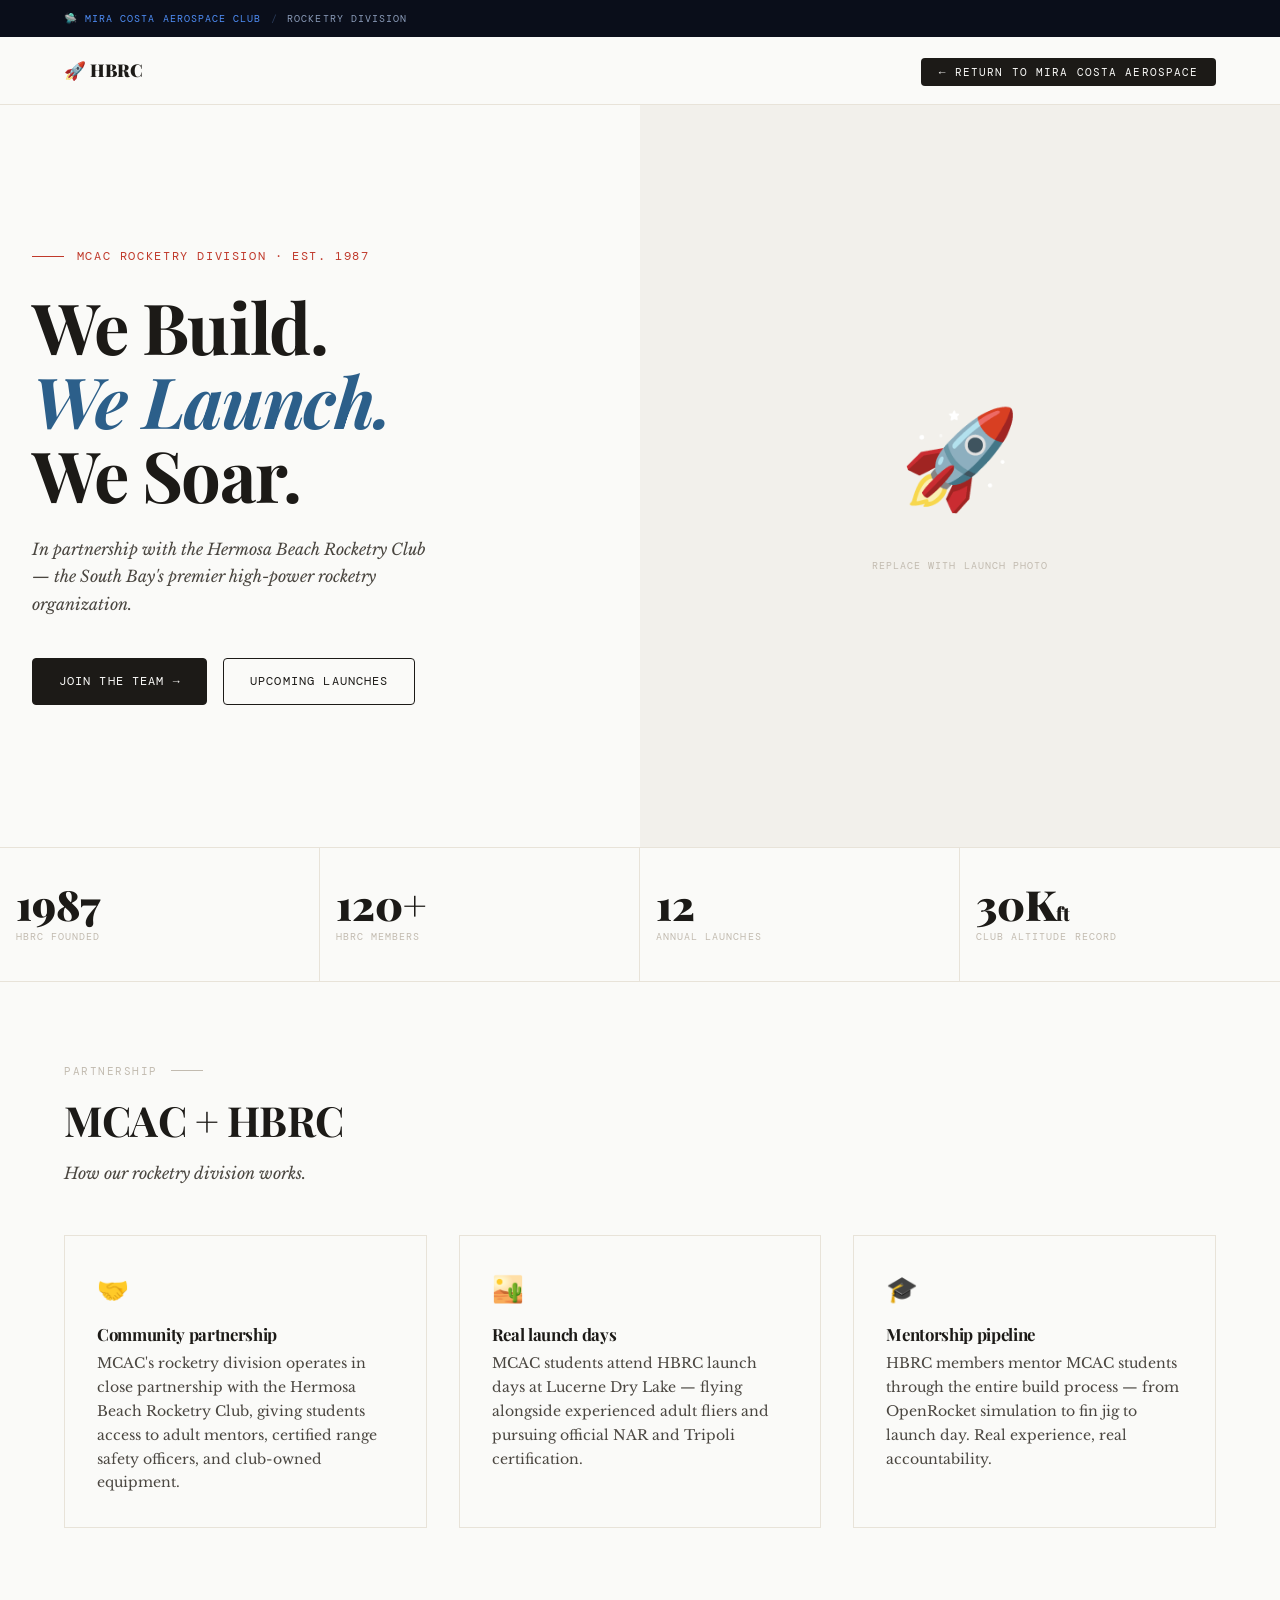
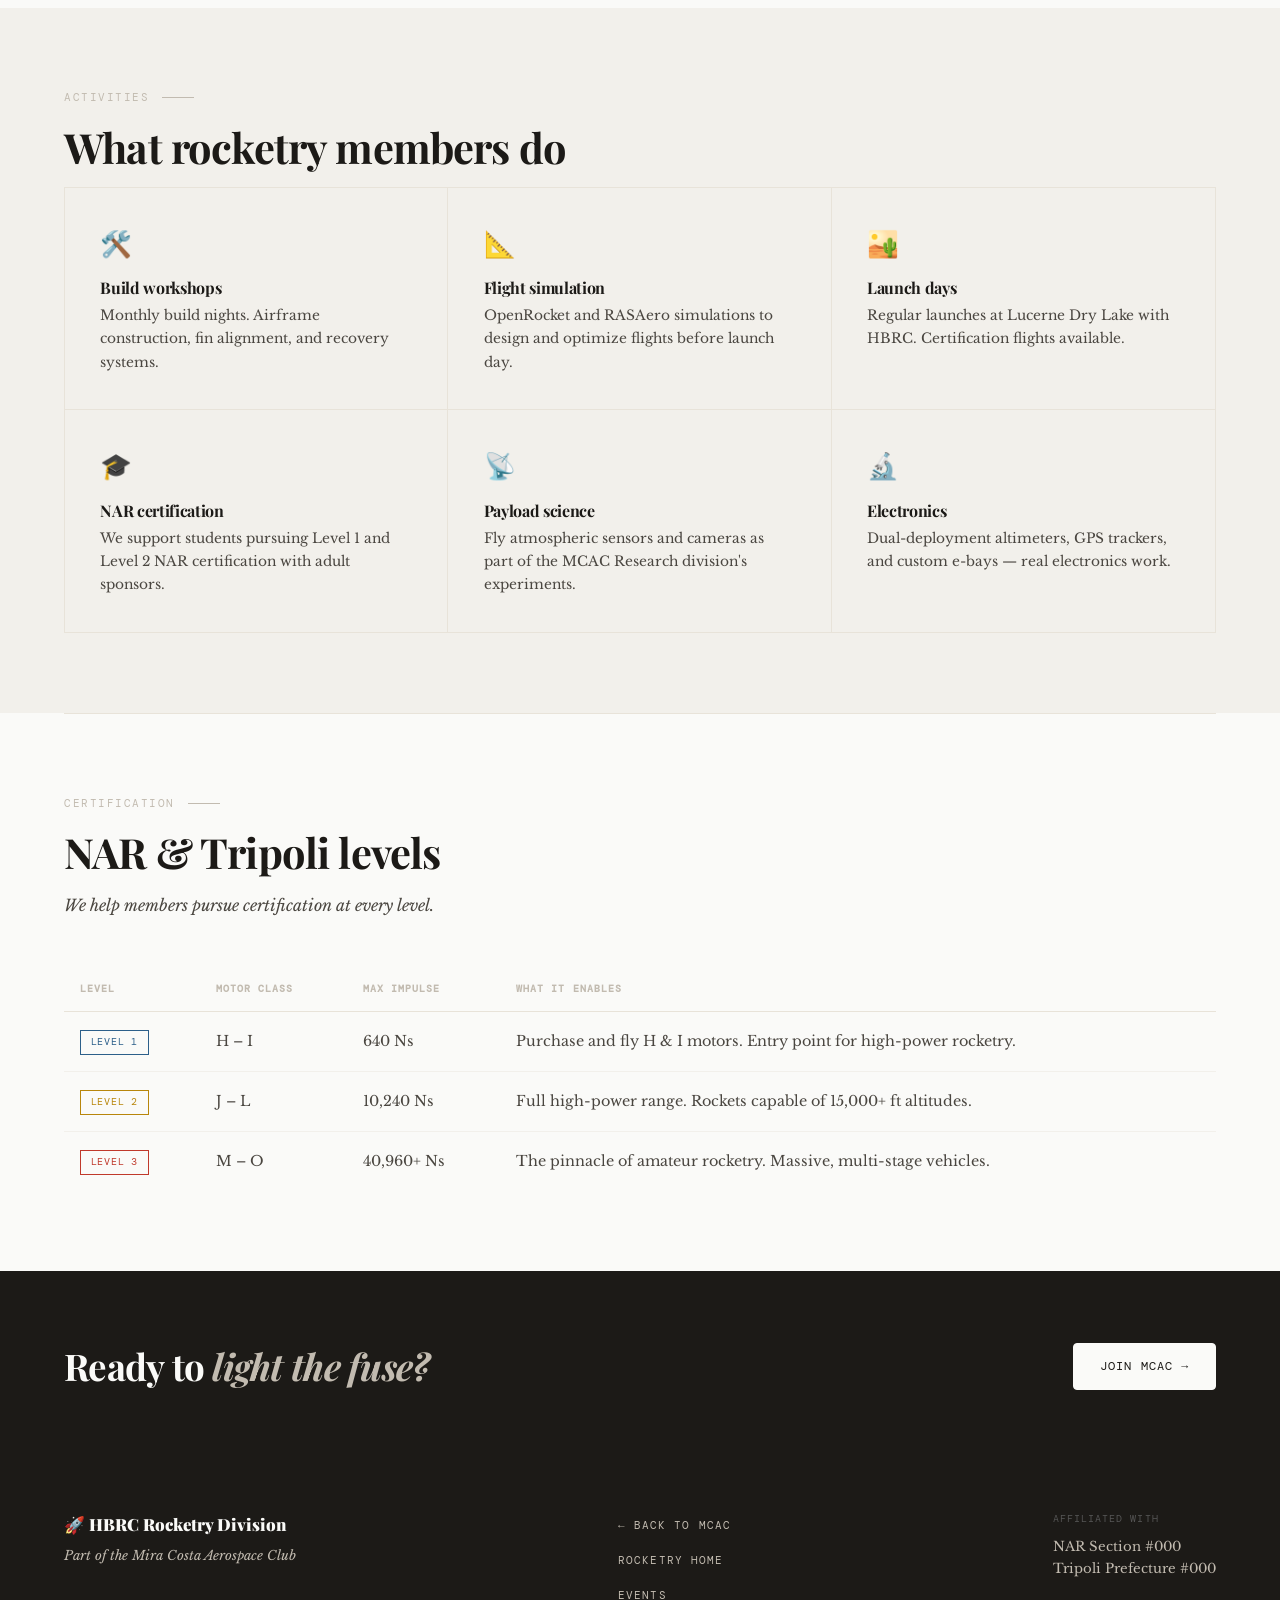
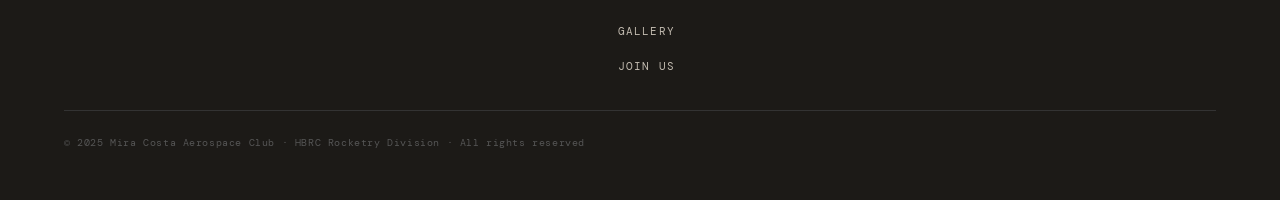
==== rocketry/index.html @ 46bdaea7 "Update navigation in index.html for rocketry section" ====
<!DOCTYPE html>
<html lang="en">
<head>
  <meta charset="UTF-8" />
  <meta name="viewport" content="width=device-width, initial-scale=1.0" />
  <title>HBRC Rocketry — Mira Costa Aerospace Club</title>
  <link rel="stylesheet" href="style.css" />
  <style>
    /* ── Hero ── */
    .hero {
      min-height: calc(90vh - 68px);
      display: grid;
      grid-template-columns: 1fr 1fr;
      align-items: center;
    }

    .hero-text { padding: 6rem 5%; animation: fadeUp 0.8s ease both; }

    .hero-eyebrow {
      font-family: 'DM Mono', monospace;
      font-size: 0.72rem;
      letter-spacing: 0.14em;
      text-transform: uppercase;
      color: var(--accent);
      display: flex;
      align-items: center;
      gap: 0.8rem;
      margin-bottom: 1.5rem;
    }

    .hero-eyebrow::before { content: ''; width: 2rem; height: 1px; background: var(--accent); }

    .hero h1 { font-size: clamp(2.8rem, 5.5vw, 5rem); line-height: 1.05; margin-bottom: 1.5rem; }
    .hero h1 em { font-style: italic; color: var(--accent2); }

    .hero-desc { color: var(--ink-mid); font-size: 1rem; font-style: italic; max-width: 400px; margin-bottom: 2.5rem; }
    .hero-actions { display: flex; gap: 1rem; flex-wrap: wrap; }

    .hero-image {
      height: calc(90vh - 68px);
      background: var(--cream);
      display: flex;
      align-items: center;
      justify-content: center;
      color: var(--stone);
      font-size: 6rem;
      position: relative;
      overflow: hidden;
    }

    .hero-image-inner {
      display: flex;
      flex-direction: column;
      align-items: center;
      gap: 1rem;
      animation: float 4s ease-in-out infinite;
    }

    .hero-image p { font-family: 'DM Mono', monospace; font-size: 0.65rem; letter-spacing: 0.1em; text-transform: uppercase; color: var(--stone); }

    @keyframes float { 0%,100%{transform:translateY(0)} 50%{transform:translateY(-14px)} }

    /* ── Stats ── */
    .stats-bar { display: grid; grid-template-columns: repeat(4, 1fr); border-top: 1px solid var(--sand); border-bottom: 1px solid var(--sand); }

    .stat { padding: 2.2rem 5%; border-right: 1px solid var(--sand); }
    .stat:last-child { border-right: none; }

    .stat-number { font-family: 'Playfair Display', serif; font-size: 2.6rem; font-weight: 900; line-height: 1; margin-bottom: 0.2rem; }
    .stat-label { font-family: 'DM Mono', monospace; font-size: 0.65rem; letter-spacing: 0.1em; text-transform: uppercase; color: var(--stone); }

    /* ── Features grid ── */
    .features-grid { display: grid; grid-template-columns: repeat(3, 1fr); border: 1px solid var(--sand); }
    .feature { padding: 2.2rem; border-right: 1px solid var(--sand); border-bottom: 1px solid var(--sand); transition: background 0.2s; }
    .feature:hover { background: var(--cream); }
    .feature:nth-child(3n) { border-right: none; }
    .feature:nth-child(n+4) { border-bottom: none; }
    .feature-icon { font-size: 1.6rem; margin-bottom: 0.8rem; }
    .feature h3 { font-size: 1rem; margin-bottom: 0.4rem; }
    .feature p { font-size: 0.86rem; color: var(--ink-mid); }

    /* ── Cert table ── */
    .cert-table { width: 100%; border-collapse: collapse; font-size: 0.9rem; }
    .cert-table th { font-family: 'DM Mono', monospace; font-size: 0.65rem; letter-spacing: 0.1em; text-transform: uppercase; color: var(--stone); padding: 0.8rem 1rem; text-align: left; border-bottom: 1px solid var(--sand); }
    .cert-table td { padding: 1rem; border-bottom: 1px solid var(--cream); color: var(--ink-mid); }
    .cert-table tr:last-child td { border-bottom: none; }
    .cert-table tr:hover td { background: var(--cream); }

    .cert-badge { display: inline-block; font-family: 'DM Mono', monospace; font-size: 0.62rem; letter-spacing: 0.08em; text-transform: uppercase; padding: 0.2rem 0.6rem; border: 1px solid; }
    .cert-l1 { color: #2c5f8a; border-color: #2c5f8a; }
    .cert-l2 { color: #b8860b; border-color: #b8860b; }
    .cert-l3 { color: var(--accent); border-color: var(--accent); }

    /* ── CTA strip ── */
    .cta-strip { background: var(--ink); color: var(--white); padding: 4.5rem 5%; display: flex; justify-content: space-between; align-items: center; gap: 2rem; flex-wrap: wrap; }
    .cta-strip h2 { font-size: clamp(1.6rem, 3vw, 2.3rem); max-width: 480px; }
    .cta-strip h2 em { font-style: italic; color: var(--stone); }
    .btn-light { background: var(--white); color: var(--ink); border: 1px solid var(--white); }
    .btn-light:hover { background: var(--accent); color: var(--white); border-color: var(--accent); }

    @keyframes fadeUp { from{opacity:0;transform:translateY(24px)} to{opacity:1;transform:translateY(0)} }

    @media (max-width: 900px) {
      .hero { grid-template-columns: 1fr; }
      .hero-image { display: none; }
      .stats-bar { grid-template-columns: repeat(2,1fr); }
      .features-grid { grid-template-columns: 1fr 1fr; }
    }
  </style>
</head>
<body>

  <!-- PARENT BREADCRUMB -->
  <div class="parent-bar">
    <a href="../index.html">🛸 Mira Costa Aerospace Club</a>
    <span class="sep">/</span>
    <span>Rocketry Division</span>
  </div>

 <nav>
  <a href="../index.html" class="nav-logo">🚀 HBRC</a>
  <ul class="nav-links">
    <li><a href="../index.html" class="nav-cta">← Return to Mira Costa Aerospace</a></li>
  </ul>
</nav>

  <!-- HERO -->
  <section class="hero">
    <div class="hero-text">
      <div class="hero-eyebrow">MCAC Rocketry Division · Est. 1987</div>
      <h1>We Build.<br><em>We Launch.</em><br>We Soar.</h1>
      <p class="hero-desc">
        In partnership with the Hermosa Beach Rocketry Club — the South Bay's premier high-power rocketry organization.
      </p>
      <div class="hero-actions">
        <a href="../contact.html" class="btn btn-primary">Join the team →</a>
        <a href="../events.html" class="btn btn-outline">Upcoming launches</a>
      </div>
    </div>
    <div class="hero-image">
      <div class="hero-image-inner">
        🚀
        <p>Replace with launch photo</p>
      </div>
    </div>
  </section>

  <!-- STATS -->
  <div class="stats-bar">
    <div class="stat"><div class="stat-number">1987</div><div class="stat-label">HBRC founded</div></div>
    <div class="stat"><div class="stat-number">120+</div><div class="stat-label">HBRC members</div></div>
    <div class="stat"><div class="stat-number">12</div><div class="stat-label">Annual launches</div></div>
    <div class="stat"><div class="stat-number">30K<span style="font-size:1.2rem">ft</span></div><div class="stat-label">Club altitude record</div></div>
  </div>

  <!-- ABOUT THE PARTNERSHIP -->
  <section class="section">
    <div class="section-label">Partnership</div>
    <h2 class="section-title">MCAC + HBRC</h2>
    <p class="section-subtitle">How our rocketry division works.</p>

    <div class="card-grid">
      <div class="card">
        <div style="font-size:1.6rem; margin-bottom:0.8rem;">🤝</div>
        <h3>Community partnership</h3>
        <p>MCAC's rocketry division operates in close partnership with the Hermosa Beach Rocketry Club, giving students access to adult mentors, certified range safety officers, and club-owned equipment.</p>
      </div>
      <div class="card">
        <div style="font-size:1.6rem; margin-bottom:0.8rem;">🏜️</div>
        <h3>Real launch days</h3>
        <p>MCAC students attend HBRC launch days at Lucerne Dry Lake — flying alongside experienced adult fliers and pursuing official NAR and Tripoli certification.</p>
      </div>
      <div class="card">
        <div style="font-size:1.6rem; margin-bottom:0.8rem;">🎓</div>
        <h3>Mentorship pipeline</h3>
        <p>HBRC members mentor MCAC students through the entire build process — from OpenRocket simulation to fin jig to launch day. Real experience, real accountability.</p>
      </div>
    </div>
  </section>

  <!-- WHAT WE DO -->
  <section class="section section-alt">
    <div class="section-label">Activities</div>
    <h2 class="section-title">What rocketry members do</h2>
    <div class="features-grid">
      <div class="feature"><div class="feature-icon">🛠️</div><h3>Build workshops</h3><p>Monthly build nights. Airframe construction, fin alignment, and recovery systems.</p></div>
      <div class="feature"><div class="feature-icon">📐</div><h3>Flight simulation</h3><p>OpenRocket and RASAero simulations to design and optimize flights before launch day.</p></div>
      <div class="feature"><div class="feature-icon">🏜️</div><h3>Launch days</h3><p>Regular launches at Lucerne Dry Lake with HBRC. Certification flights available.</p></div>
      <div class="feature"><div class="feature-icon">🎓</div><h3>NAR certification</h3><p>We support students pursuing Level 1 and Level 2 NAR certification with adult sponsors.</p></div>
      <div class="feature"><div class="feature-icon">📡</div><h3>Payload science</h3><p>Fly atmospheric sensors and cameras as part of the MCAC Research division's experiments.</p></div>
      <div class="feature"><div class="feature-icon">🔬</div><h3>Electronics</h3><p>Dual-deployment altimeters, GPS trackers, and custom e-bays — real electronics work.</p></div>
    </div>
  </section>

  <hr />

  <!-- CERTIFICATIONS -->
  <section class="section">
    <div class="section-label">Certification</div>
    <h2 class="section-title">NAR & Tripoli levels</h2>
    <p class="section-subtitle">We help members pursue certification at every level.</p>
    <table class="cert-table">
      <thead>
        <tr><th>Level</th><th>Motor Class</th><th>Max Impulse</th><th>What it enables</th></tr>
      </thead>
      <tbody>
        <tr><td><span class="cert-badge cert-l1">Level 1</span></td><td>H – I</td><td>640 Ns</td><td>Purchase and fly H & I motors. Entry point for high-power rocketry.</td></tr>
        <tr><td><span class="cert-badge cert-l2">Level 2</span></td><td>J – L</td><td>10,240 Ns</td><td>Full high-power range. Rockets capable of 15,000+ ft altitudes.</td></tr>
        <tr><td><span class="cert-badge cert-l3">Level 3</span></td><td>M – O</td><td>40,960+ Ns</td><td>The pinnacle of amateur rocketry. Massive, multi-stage vehicles.</td></tr>
      </tbody>
    </table>
  </section>

  <!-- CTA -->
  <div class="cta-strip">
    <h2>Ready to <em>light the fuse?</em></h2>
    <a href="../contact.html" class="btn btn-light">Join MCAC →</a>
  </div>

  <footer>
    <div class="footer-inner">
      <div>
        <div class="footer-brand">🚀 HBRC Rocketry Division</div>
        <div class="footer-tagline">Part of the Mira Costa Aerospace Club</div>
      </div>
      <ul class="footer-links">
        <li><a href="../index.html">← Back to MCAC</a></li>
        <li><a href="index.html">Rocketry Home</a></li>
        <li><a href="../events.html">Events</a></li>
        <li><a href="../gallery.html">Gallery</a></li>
        <li><a href="../contact.html">Join Us</a></li>
      </ul>
      <div>
        <div style="font-family:'DM Mono',monospace; font-size:0.65rem; letter-spacing:0.1em; color:#555; margin-bottom:0.5rem;">AFFILIATED WITH</div>
        <div style="font-size:0.83rem;">NAR Section #000<br>Tripoli Prefecture #000</div>
      </div>
    </div>
    <div class="footer-bottom">© 2025 Mira Costa Aerospace Club · HBRC Rocketry Division · All rights reserved</div>
  </footer>

</body>
</html>
---- rocketry/style.css ----
@import url('https://fonts.googleapis.com/css2?family=Playfair+Display:wght@700;900&family=Libre+Baskerville:ital,wght@0,400;0,700;1,400&family=DM+Mono:wght@400;500&display=swap');

*, *::before, *::after { box-sizing: border-box; margin: 0; padding: 0; }

:root {
  --white:   #fafaf8;
  --cream:   #f2f0eb;
  --sand:    #e8e3d9;
  --stone:   #c2bbb0;
  --ink:     #1c1a17;
  --ink-mid: #4a4640;
  --accent:  #c0392b;
  --accent2: #2c5f8a;
  --nav-h:   68px;
}

html { scroll-behavior: smooth; }

body {
  font-family: 'Libre Baskerville', Georgia, serif;
  background: var(--white);
  color: var(--ink);
  line-height: 1.7;
  font-size: 16px;
}

img { display: block; max-width: 100%; }
a { color: inherit; text-decoration: none; }

h1, h2, h3, h4 {
  font-family: 'Playfair Display', Georgia, serif;
  line-height: 1.15;
  letter-spacing: -0.02em;
}

/* ── Parent breadcrumb banner ── */
.parent-bar {
  background: #0a0e1a;
  color: #8a9bb8;
  padding: 0.6rem 5%;
  font-family: 'DM Mono', monospace;
  font-size: 0.65rem;
  letter-spacing: 0.1em;
  text-transform: uppercase;
  display: flex;
  align-items: center;
  gap: 0.6rem;
}

.parent-bar a { color: #4f8ef7; transition: color 0.15s; }
.parent-bar a:hover { color: #7cb3ff; }
.parent-bar .sep { color: #2a3a58; }

/* ── Nav ── */
nav {
  position: sticky;
  top: 0;
  z-index: 100;
  height: var(--nav-h);
  background: var(--white);
  border-bottom: 1px solid var(--sand);
  display: flex;
  align-items: center;
  padding: 0 5%;
  gap: 2rem;
}

.nav-logo {
  font-family: 'Playfair Display', serif;
  font-size: 1.1rem;
  font-weight: 900;
  color: var(--ink);
  margin-right: auto;
  display: flex;
  align-items: center;
  gap: 0.5rem;
}

.nav-links { display: flex; list-style: none; gap: 2rem; align-items: center; }

.nav-links a {
  font-family: 'DM Mono', monospace;
  font-size: 0.7rem;
  letter-spacing: 0.1em;
  text-transform: uppercase;
  color: var(--ink-mid);
  transition: color 0.2s;
  padding-bottom: 2px;
  border-bottom: 1px solid transparent;
}

.nav-links a:hover, .nav-links a.active { color: var(--ink); border-bottom-color: var(--accent); }

.nav-cta { background: var(--ink) !important; color: var(--white) !important; padding: 0.45rem 1.1rem !important; border: none !important; border-bottom: none !important; border-radius: 4px; }
.nav-cta:hover { background: var(--accent) !important; }

/* ── Page header ── */
.page-header {
  background: var(--cream);
  border-bottom: 1px solid var(--sand);
  padding: 5rem 5% 4rem;
  position: relative;
  overflow: hidden;
}

.page-header::before {
  content: attr(data-bg-text);
  position: absolute;
  right: 3%;
  top: 50%;
  transform: translateY(-50%);
  font-family: 'Playfair Display', serif;
  font-size: clamp(5rem, 12vw, 11rem);
  font-weight: 900;
  color: var(--sand);
  line-height: 1;
  pointer-events: none;
}

.page-header .mono { color: var(--accent); margin-bottom: 0.8rem; font-family: 'DM Mono', monospace; font-size: 0.72rem; letter-spacing: 0.12em; text-transform: uppercase; }
.page-header h1 { font-size: clamp(2rem, 5vw, 3.8rem); max-width: 600px; }
.page-header p { color: var(--ink-mid); margin-top: 0.8rem; max-width: 500px; font-style: italic; }

/* ── Sections ── */
.section { padding: 5rem 5%; }
.section-alt { background: var(--cream); }

.section-label {
  font-family: 'DM Mono', monospace;
  font-size: 0.68rem;
  letter-spacing: 0.14em;
  text-transform: uppercase;
  color: var(--stone);
  margin-bottom: 1rem;
  display: flex;
  align-items: center;
  gap: 0.8rem;
}

.section-label::after { content: ''; display: inline-block; width: 2rem; height: 1px; background: var(--stone); }

.section-title { font-size: clamp(1.8rem, 3.5vw, 2.6rem); margin-bottom: 1rem; }
.section-subtitle { color: var(--ink-mid); font-style: italic; margin-bottom: 3rem; max-width: 560px; }

hr { border: none; border-top: 1px solid var(--sand); margin: 0 5%; }

/* ── Buttons ── */
.btn {
  display: inline-flex;
  align-items: center;
  gap: 0.5rem;
  font-family: 'DM Mono', monospace;
  font-size: 0.72rem;
  letter-spacing: 0.1em;
  text-transform: uppercase;
  padding: 0.8rem 1.6rem;
  cursor: pointer;
  transition: all 0.2s;
  border-radius: 4px;
}

.btn-primary { background: var(--ink); color: var(--white); border: 1px solid var(--ink); }
.btn-primary:hover { background: var(--accent); border-color: var(--accent); }
.btn-outline { background: transparent; color: var(--ink); border: 1px solid var(--ink); }
.btn-outline:hover { background: var(--ink); color: var(--white); }

/* ── Cards ── */
.card-grid { display: grid; grid-template-columns: repeat(auto-fit, minmax(260px, 1fr)); gap: 2rem; }

.card {
  background: var(--white);
  border: 1px solid var(--sand);
  padding: 2rem;
  transition: border-color 0.2s, transform 0.2s;
}

.card:hover { border-color: var(--stone); transform: translateY(-2px); }
.card h3 { font-size: 1.05rem; margin-bottom: 0.5rem; }
.card p { color: var(--ink-mid); font-size: 0.88rem; }

/* ── Footer ── */
footer { background: var(--ink); color: var(--stone); padding: 3rem 5%; }

.footer-inner { display: flex; justify-content: space-between; flex-wrap: wrap; gap: 2rem; margin-bottom: 2rem; }
.footer-brand { font-family: 'Playfair Display', serif; font-size: 1.05rem; font-weight: 900; color: var(--white); margin-bottom: 0.4rem; }
.footer-tagline { font-size: 0.82rem; font-style: italic; }

.footer-links { list-style: none; display: flex; flex-direction: column; gap: 0.5rem; }
.footer-links a { font-family: 'DM Mono', monospace; font-size: 0.68rem; letter-spacing: 0.1em; text-transform: uppercase; color: var(--stone); transition: color 0.2s; }
.footer-links a:hover { color: var(--white); }

.footer-bottom { border-top: 1px solid #333; padding-top: 1.5rem; font-family: 'DM Mono', monospace; font-size: 0.62rem; letter-spacing: 0.06em; color: #555; }

@media (max-width: 680px) { .nav-links { display: none; } .page-header::before { display: none; } }
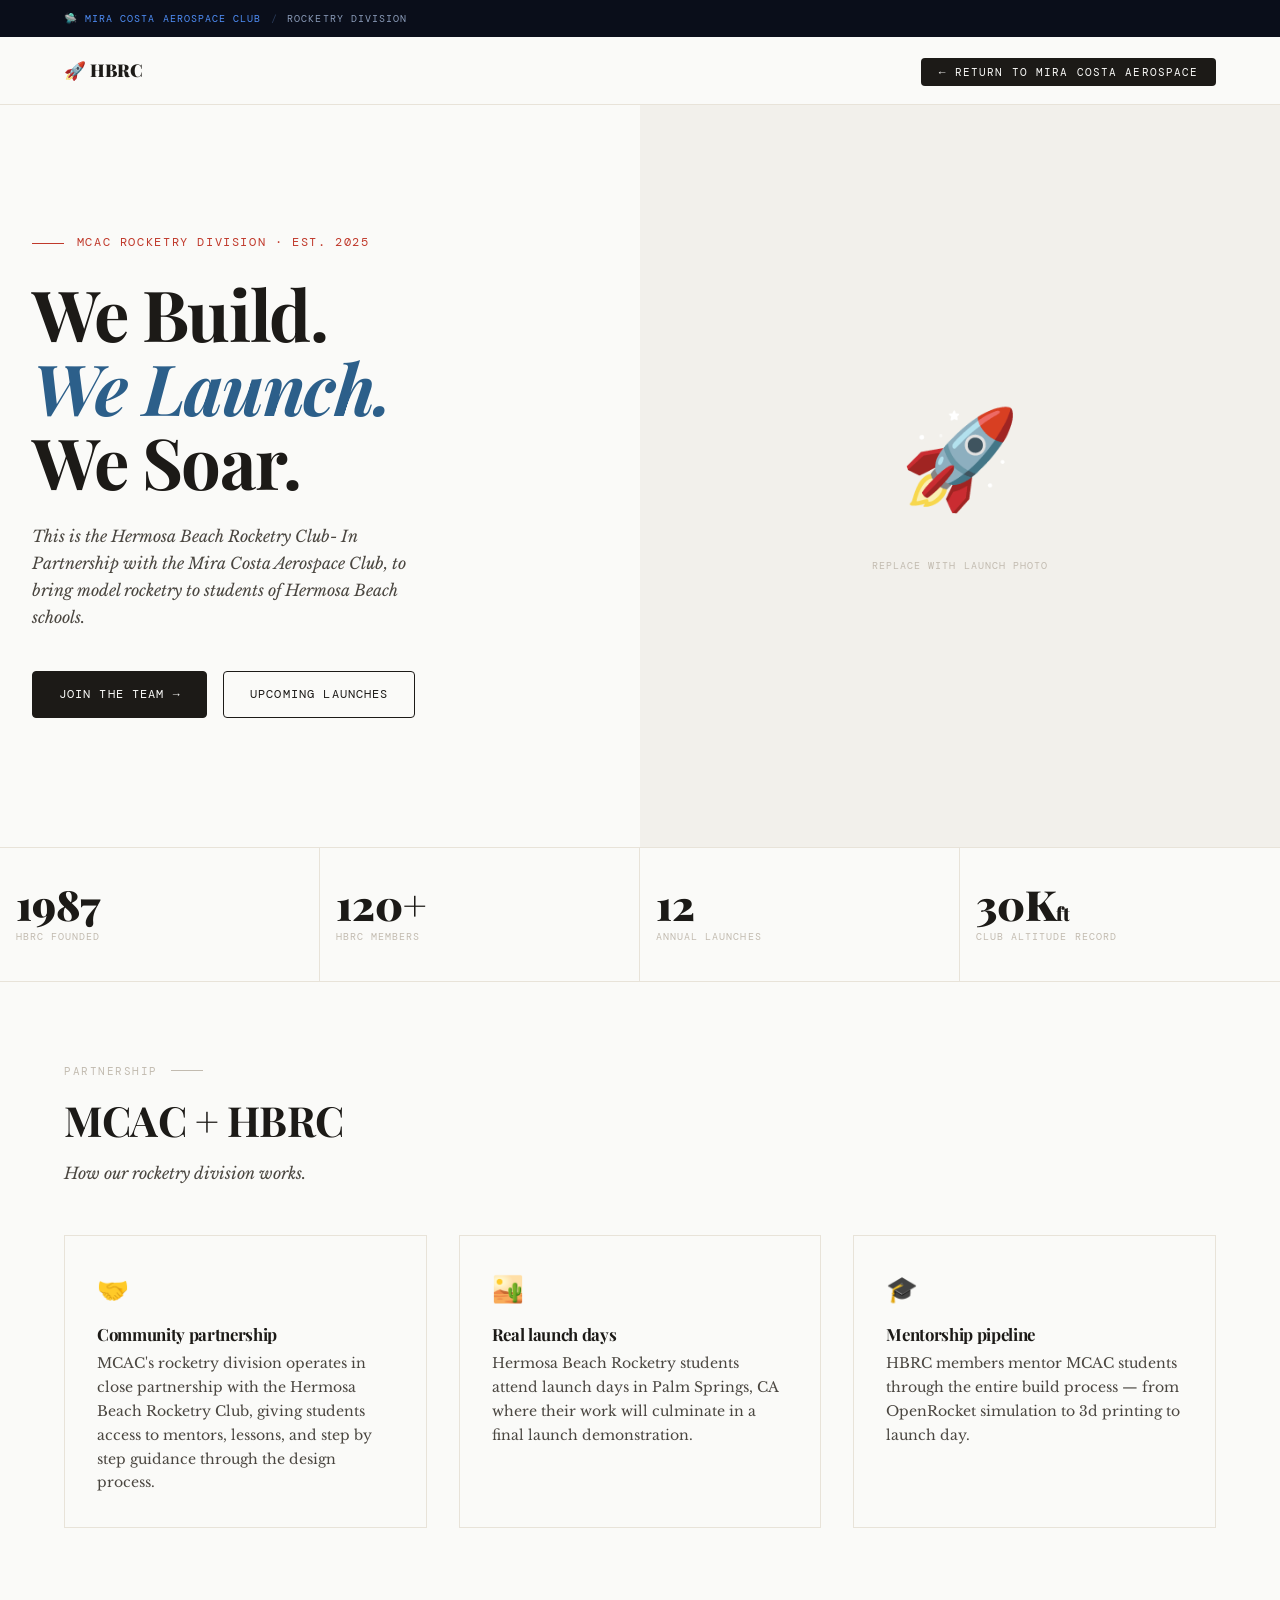
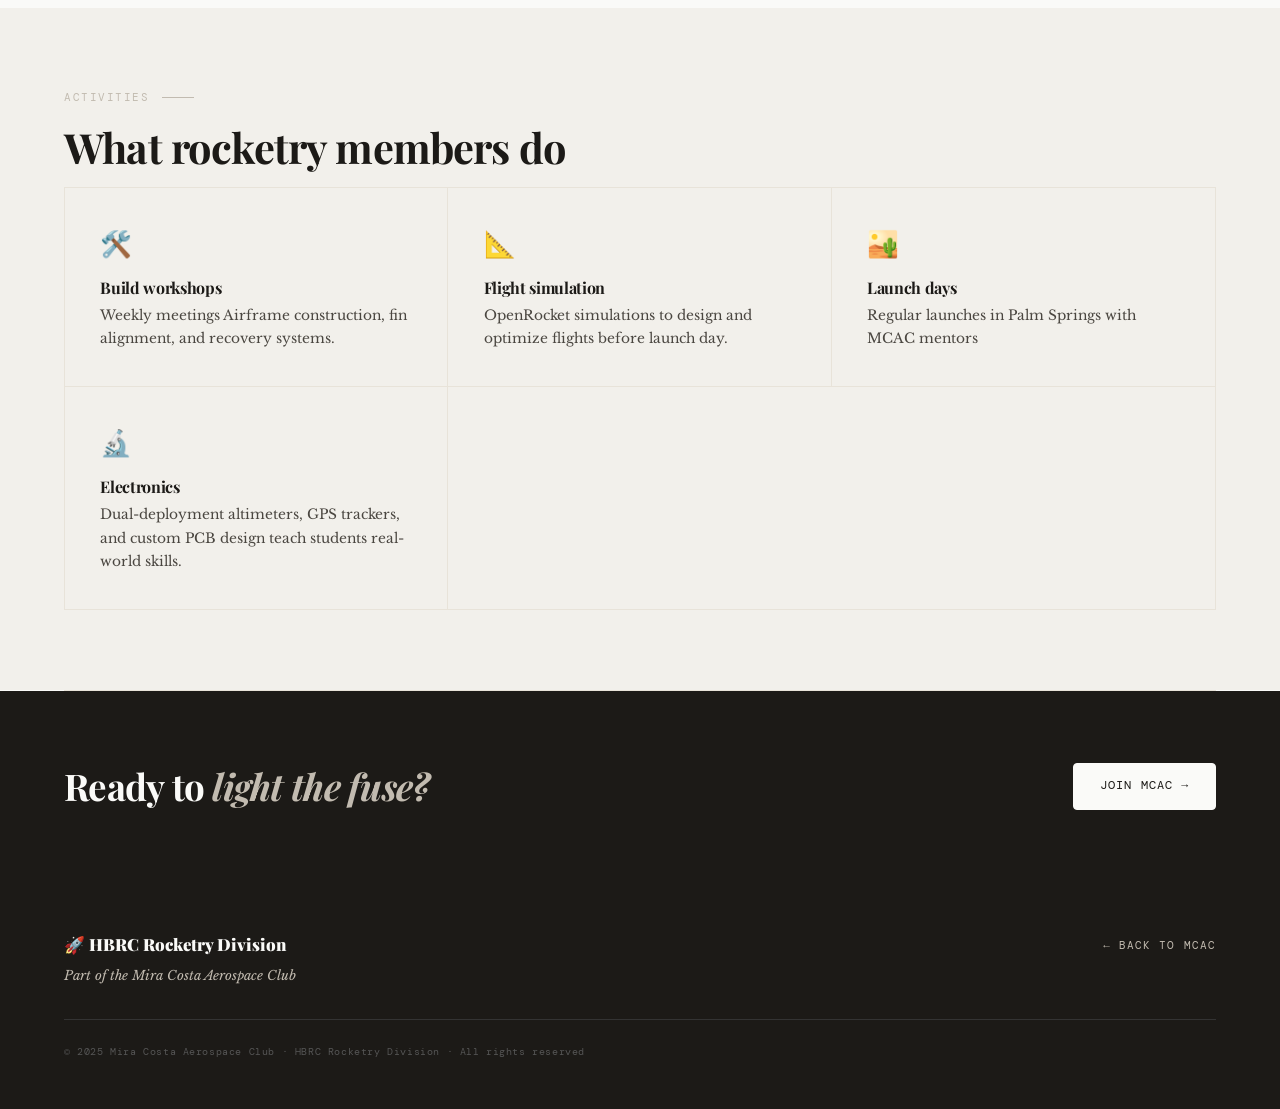
==== commit 283a948d: "Revise rocketry section with updated details Updated the founding year and partnership details, revi" ====
--- a/rocketry/index.html
+++ b/rocketry/index.html
@@ -127,10 +127,10 @@
   <!-- HERO -->
   <section class="hero">
     <div class="hero-text">
-      <div class="hero-eyebrow">MCAC Rocketry Division · Est. 1987</div>
+      <div class="hero-eyebrow">MCAC Rocketry Division · Est. 2025</div>
       <h1>We Build.<br><em>We Launch.</em><br>We Soar.</h1>
       <p class="hero-desc">
-        In partnership with the Hermosa Beach Rocketry Club — the South Bay's premier high-power rocketry organization.
+        This is the Hermosa Beach Rocketry Club- In Partnership with the Mira Costa Aerospace Club, to bring model rocketry to students of Hermosa Beach schools.
       </p>
       <div class="hero-actions">
         <a href="../contact.html" class="btn btn-primary">Join the team →</a>
@@ -163,17 +163,17 @@
       <div class="card">
         <div style="font-size:1.6rem; margin-bottom:0.8rem;">🤝</div>
         <h3>Community partnership</h3>
-        <p>MCAC's rocketry division operates in close partnership with the Hermosa Beach Rocketry Club, giving students access to adult mentors, certified range safety officers, and club-owned equipment.</p>
+        <p>MCAC's rocketry division operates in close partnership with the Hermosa Beach Rocketry Club, giving students access to mentors, lessons, and step by step guidance through the design process.
       </div>
       <div class="card">
         <div style="font-size:1.6rem; margin-bottom:0.8rem;">🏜️</div>
         <h3>Real launch days</h3>
-        <p>MCAC students attend HBRC launch days at Lucerne Dry Lake — flying alongside experienced adult fliers and pursuing official NAR and Tripoli certification.</p>
+        <p>Hermosa Beach Rocketry students attend launch days in Palm Springs, CA where their work will culminate in a final launch demonstration.</p>
       </div>
       <div class="card">
         <div style="font-size:1.6rem; margin-bottom:0.8rem;">🎓</div>
         <h3>Mentorship pipeline</h3>
-        <p>HBRC members mentor MCAC students through the entire build process — from OpenRocket simulation to fin jig to launch day. Real experience, real accountability.</p>
+        <p>HBRC members mentor MCAC students through the entire build process — from OpenRocket simulation to 3d printing to launch day. </p>
       </div>
     </div>
   </section>
@@ -183,33 +183,15 @@
     <div class="section-label">Activities</div>
     <h2 class="section-title">What rocketry members do</h2>
     <div class="features-grid">
-      <div class="feature"><div class="feature-icon">🛠️</div><h3>Build workshops</h3><p>Monthly build nights. Airframe construction, fin alignment, and recovery systems.</p></div>
-      <div class="feature"><div class="feature-icon">📐</div><h3>Flight simulation</h3><p>OpenRocket and RASAero simulations to design and optimize flights before launch day.</p></div>
-      <div class="feature"><div class="feature-icon">🏜️</div><h3>Launch days</h3><p>Regular launches at Lucerne Dry Lake with HBRC. Certification flights available.</p></div>
-      <div class="feature"><div class="feature-icon">🎓</div><h3>NAR certification</h3><p>We support students pursuing Level 1 and Level 2 NAR certification with adult sponsors.</p></div>
-      <div class="feature"><div class="feature-icon">📡</div><h3>Payload science</h3><p>Fly atmospheric sensors and cameras as part of the MCAC Research division's experiments.</p></div>
-      <div class="feature"><div class="feature-icon">🔬</div><h3>Electronics</h3><p>Dual-deployment altimeters, GPS trackers, and custom e-bays — real electronics work.</p></div>
+      <div class="feature"><div class="feature-icon">🛠️</div><h3>Build workshops</h3><p>Weekly meetings Airframe construction, fin alignment, and recovery systems.</p></div>
+      <div class="feature"><div class="feature-icon">📐</div><h3>Flight simulation</h3><p>OpenRocket simulations to design and optimize flights before launch day.</p></div>
+      <div class="feature"><div class="feature-icon">🏜️</div><h3>Launch days</h3><p>Regular launches in Palm Springs with MCAC mentors</p></div>
+      <div class="feature"><div class="feature-icon">🔬</div><h3>Electronics</h3><p>Dual-deployment altimeters, GPS trackers, and custom PCB design teach students real-world skills.</p></div>
     </div>
   </section>
 
   <hr />
 
-  <!-- CERTIFICATIONS -->
-  <section class="section">
-    <div class="section-label">Certification</div>
-    <h2 class="section-title">NAR & Tripoli levels</h2>
-    <p class="section-subtitle">We help members pursue certification at every level.</p>
-    <table class="cert-table">
-      <thead>
-        <tr><th>Level</th><th>Motor Class</th><th>Max Impulse</th><th>What it enables</th></tr>
-      </thead>
-      <tbody>
-        <tr><td><span class="cert-badge cert-l1">Level 1</span></td><td>H – I</td><td>640 Ns</td><td>Purchase and fly H & I motors. Entry point for high-power rocketry.</td></tr>
-        <tr><td><span class="cert-badge cert-l2">Level 2</span></td><td>J – L</td><td>10,240 Ns</td><td>Full high-power range. Rockets capable of 15,000+ ft altitudes.</td></tr>
-        <tr><td><span class="cert-badge cert-l3">Level 3</span></td><td>M – O</td><td>40,960+ Ns</td><td>The pinnacle of amateur rocketry. Massive, multi-stage vehicles.</td></tr>
-      </tbody>
-    </table>
-  </section>
 
   <!-- CTA -->
   <div class="cta-strip">
@@ -225,15 +207,7 @@
       </div>
       <ul class="footer-links">
         <li><a href="../index.html">← Back to MCAC</a></li>
-        <li><a href="index.html">Rocketry Home</a></li>
-        <li><a href="../events.html">Events</a></li>
-        <li><a href="../gallery.html">Gallery</a></li>
-        <li><a href="../contact.html">Join Us</a></li>
       </ul>
-      <div>
-        <div style="font-family:'DM Mono',monospace; font-size:0.65rem; letter-spacing:0.1em; color:#555; margin-bottom:0.5rem;">AFFILIATED WITH</div>
-        <div style="font-size:0.83rem;">NAR Section #000<br>Tripoli Prefecture #000</div>
-      </div>
     </div>
     <div class="footer-bottom">© 2025 Mira Costa Aerospace Club · HBRC Rocketry Division · All rights reserved</div>
   </footer>
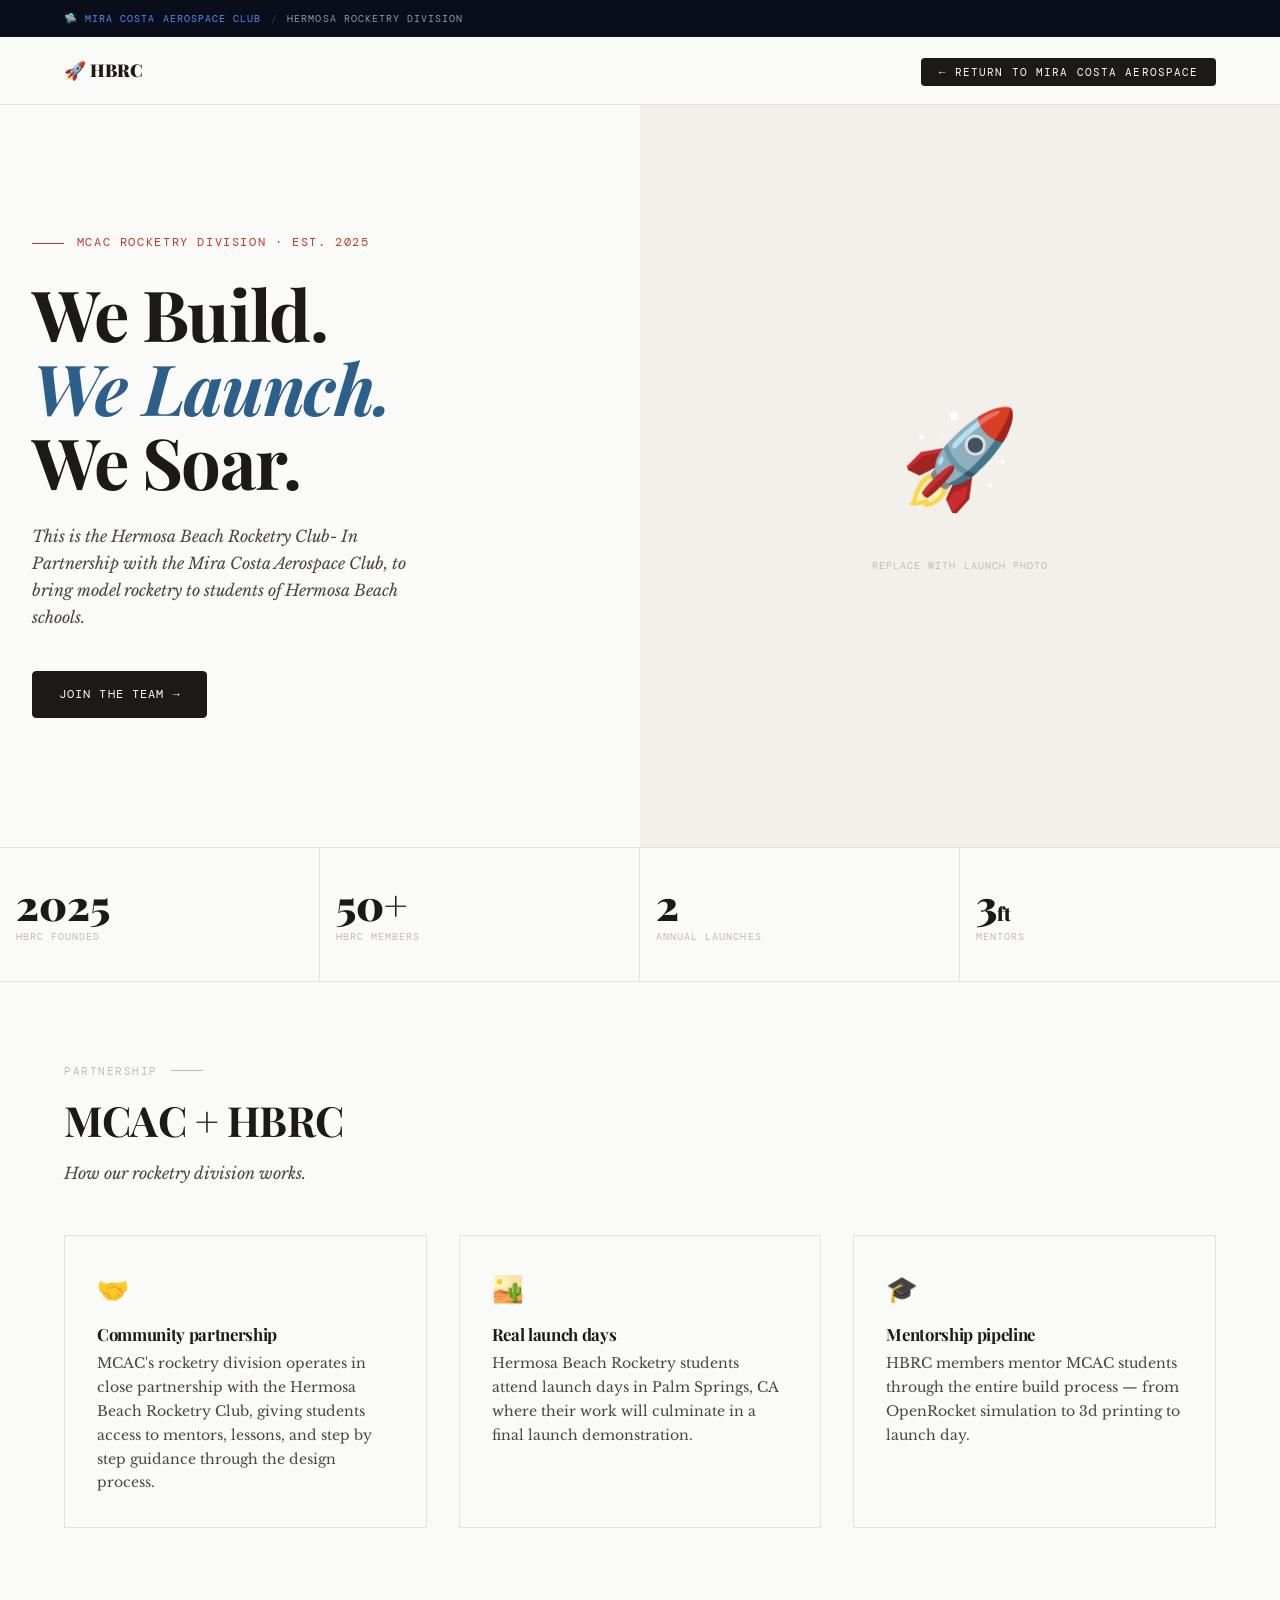
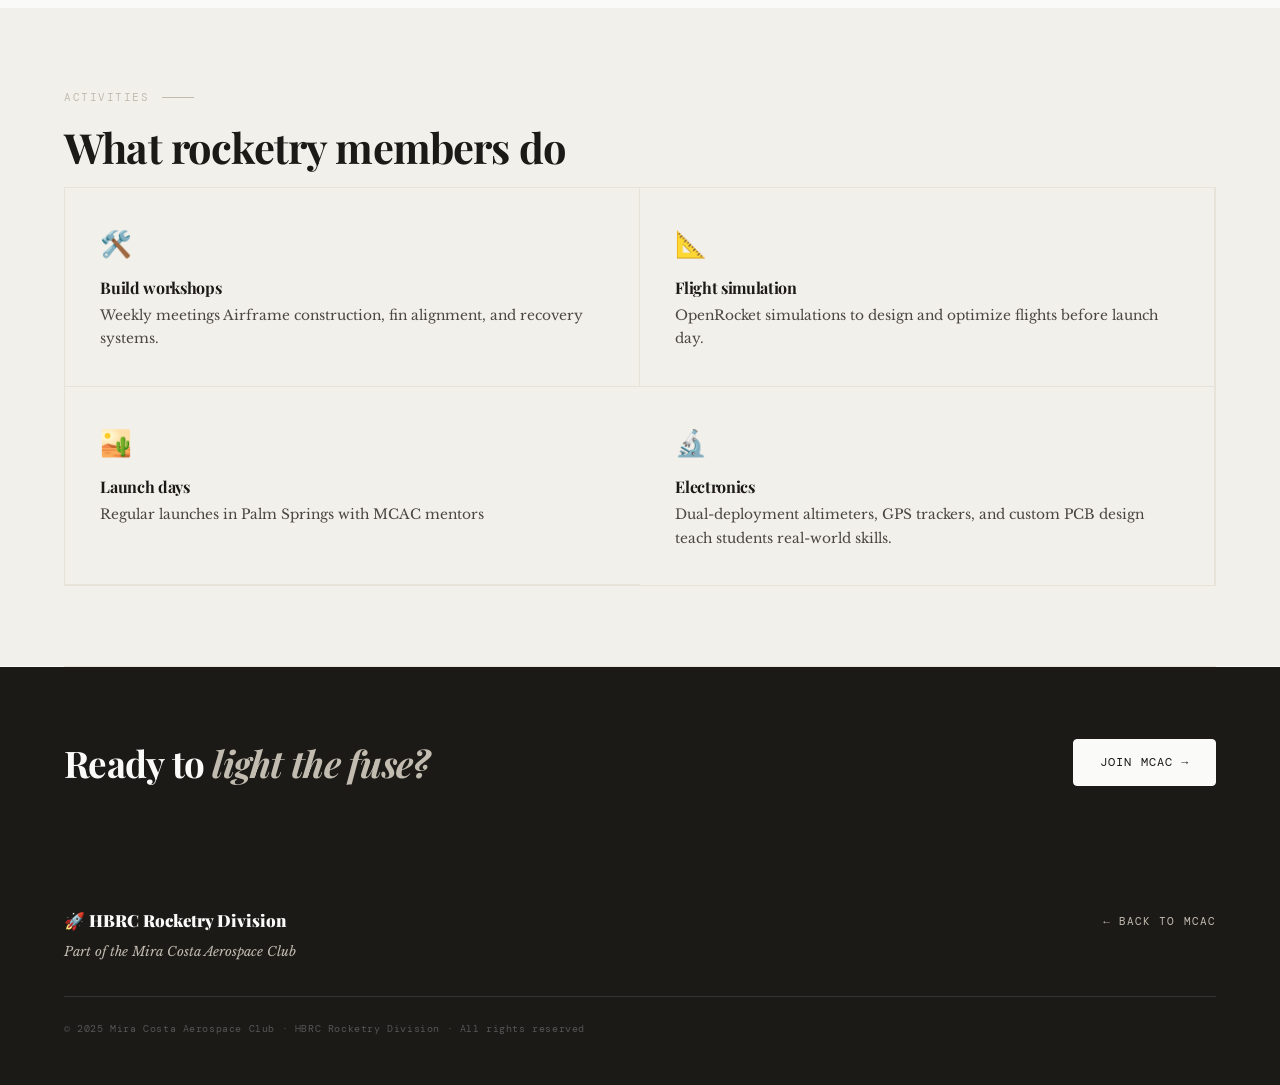
==== commit e97a9ba6: "Update index.html" ====
--- a/rocketry/index.html
+++ b/rocketry/index.html
@@ -70,7 +70,7 @@
     .stat-label { font-family: 'DM Mono', monospace; font-size: 0.65rem; letter-spacing: 0.1em; text-transform: uppercase; color: var(--stone); }
 
     /* ── Features grid ── */
-    .features-grid { display: grid; grid-template-columns: repeat(3, 1fr); border: 1px solid var(--sand); }
+    .features-grid { display: grid; grid-template-columns: repeat(2, 1fr); border: 1px solid var(--sand); }
     .feature { padding: 2.2rem; border-right: 1px solid var(--sand); border-bottom: 1px solid var(--sand); transition: background 0.2s; }
     .feature:hover { background: var(--cream); }
     .feature:nth-child(3n) { border-right: none; }
@@ -114,7 +114,7 @@
   <div class="parent-bar">
     <a href="../index.html">🛸 Mira Costa Aerospace Club</a>
     <span class="sep">/</span>
-    <span>Rocketry Division</span>
+    <span>Hermosa Rocketry Division</span>
   </div>
 
  <nav>
@@ -134,7 +134,6 @@
       </p>
       <div class="hero-actions">
         <a href="../contact.html" class="btn btn-primary">Join the team →</a>
-        <a href="../events.html" class="btn btn-outline">Upcoming launches</a>
       </div>
     </div>
     <div class="hero-image">
@@ -147,10 +146,10 @@
 
   <!-- STATS -->
   <div class="stats-bar">
-    <div class="stat"><div class="stat-number">1987</div><div class="stat-label">HBRC founded</div></div>
-    <div class="stat"><div class="stat-number">120+</div><div class="stat-label">HBRC members</div></div>
-    <div class="stat"><div class="stat-number">12</div><div class="stat-label">Annual launches</div></div>
-    <div class="stat"><div class="stat-number">30K<span style="font-size:1.2rem">ft</span></div><div class="stat-label">Club altitude record</div></div>
+    <div class="stat"><div class="stat-number">2025</div><div class="stat-label">HBRC founded</div></div>
+    <div class="stat"><div class="stat-number">50+</div><div class="stat-label">HBRC members</div></div>
+    <div class="stat"><div class="stat-number">2</div><div class="stat-label">Annual launches</div></div>
+    <div class="stat"><div class="stat-number">3<span style="font-size:1.2rem">ft</span></div><div class="stat-label">Mentors</div></div>
   </div>
 
   <!-- ABOUT THE PARTNERSHIP -->
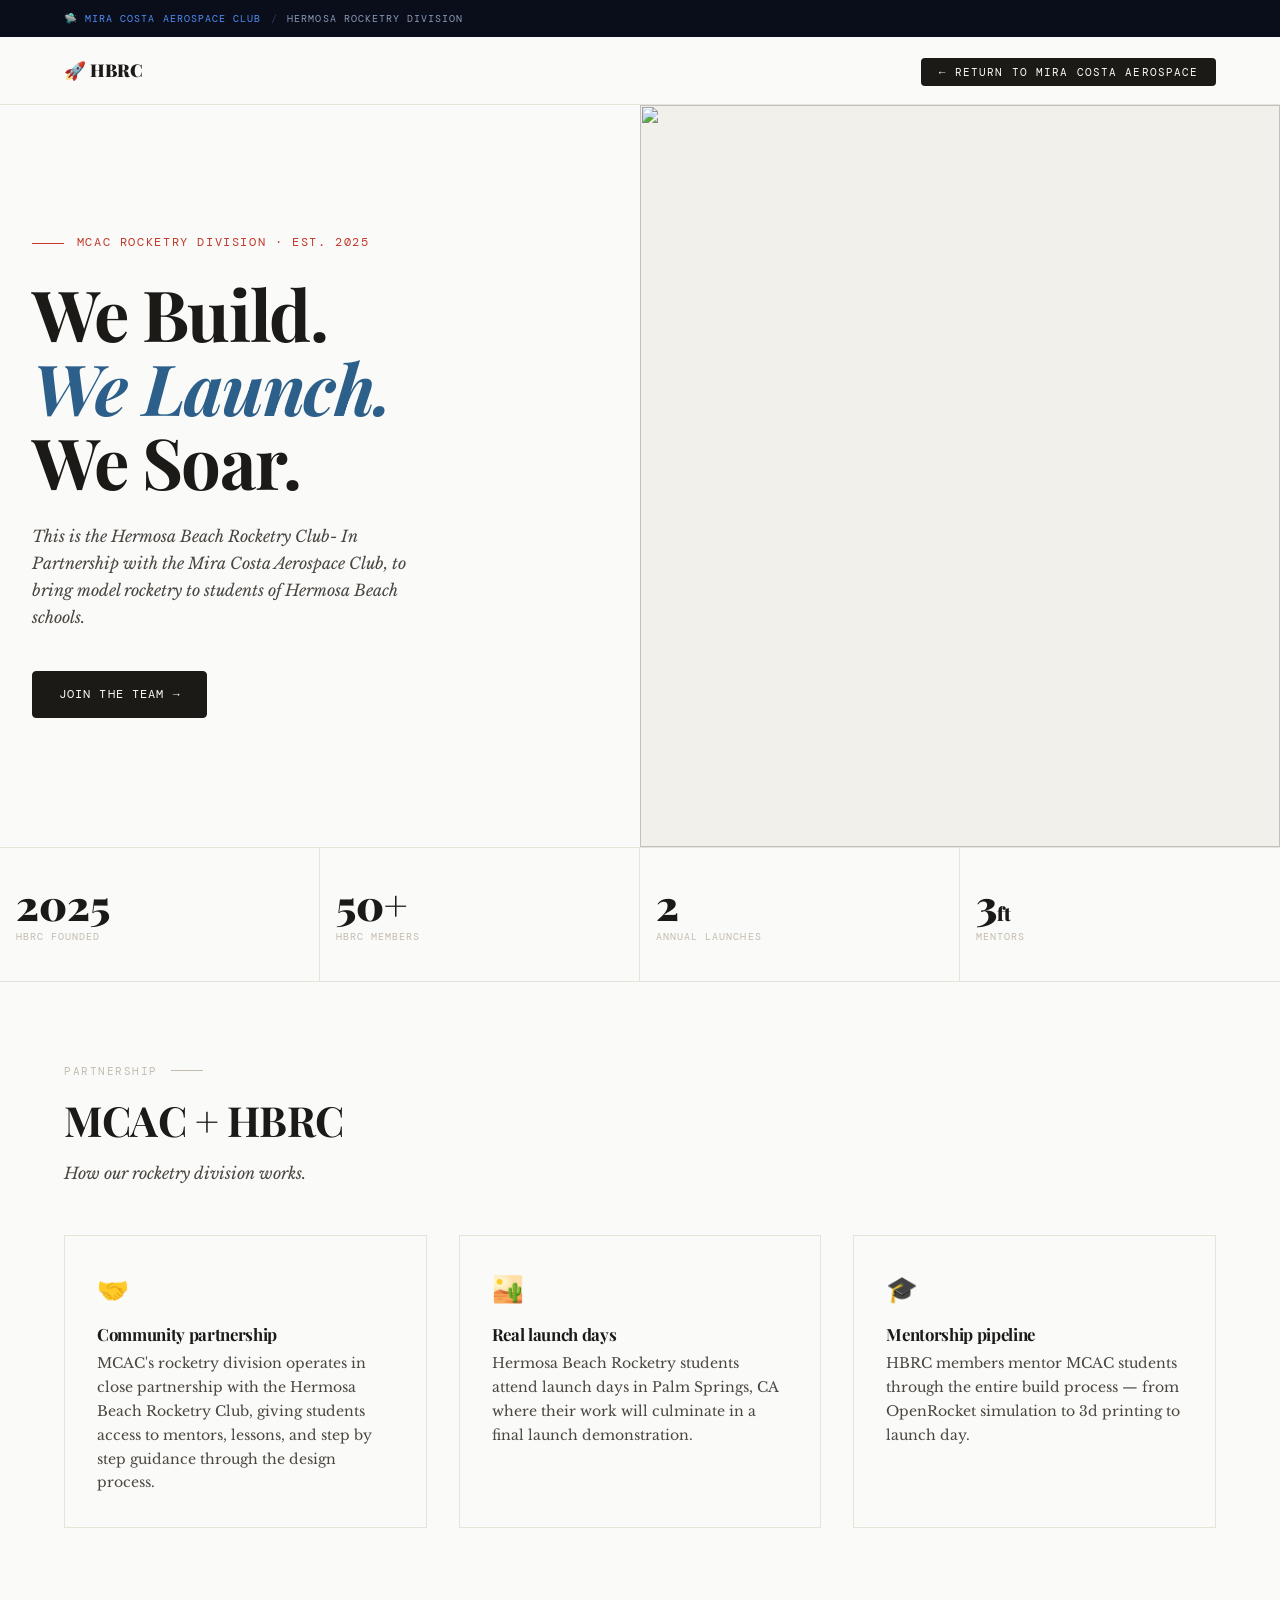
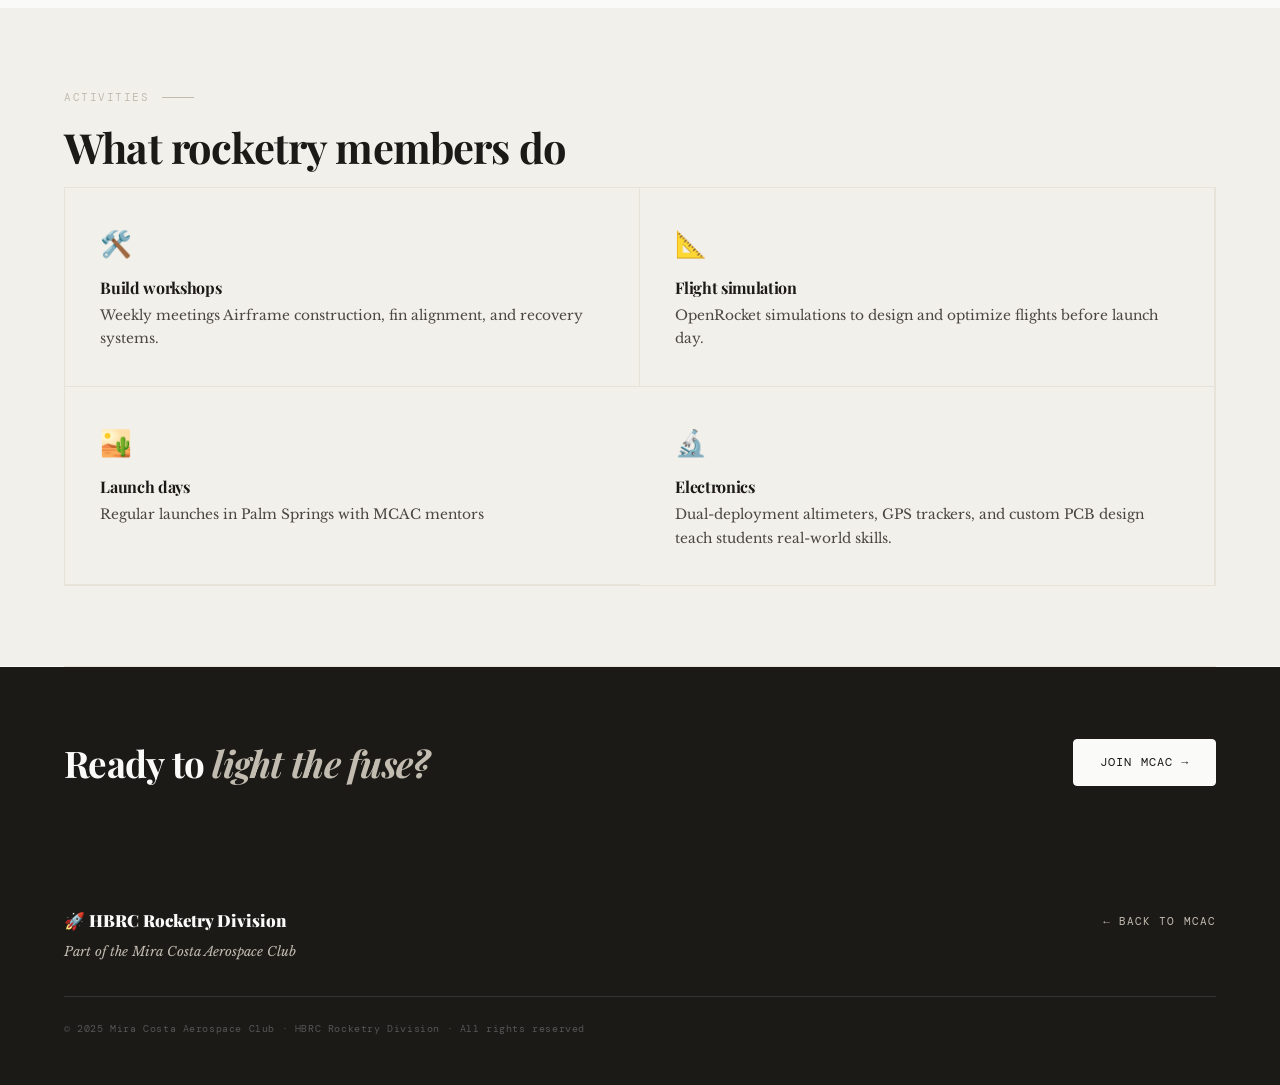
==== commit 9585b2cc: "Update hero image in index.html Replaced hero image placeholder with actual image." ====
--- a/rocketry/index.html
+++ b/rocketry/index.html
@@ -137,11 +137,8 @@
       </div>
     </div>
     <div class="hero-image">
-      <div class="hero-image-inner">
-        🚀
-        <p>Replace with launch photo</p>
-      </div>
-    </div>
+  <img src="../images/IMG_5955.HEIC" style="width:100%; height:100%; object-fit:cover;">
+</div>
   </section>
 
   <!-- STATS -->
